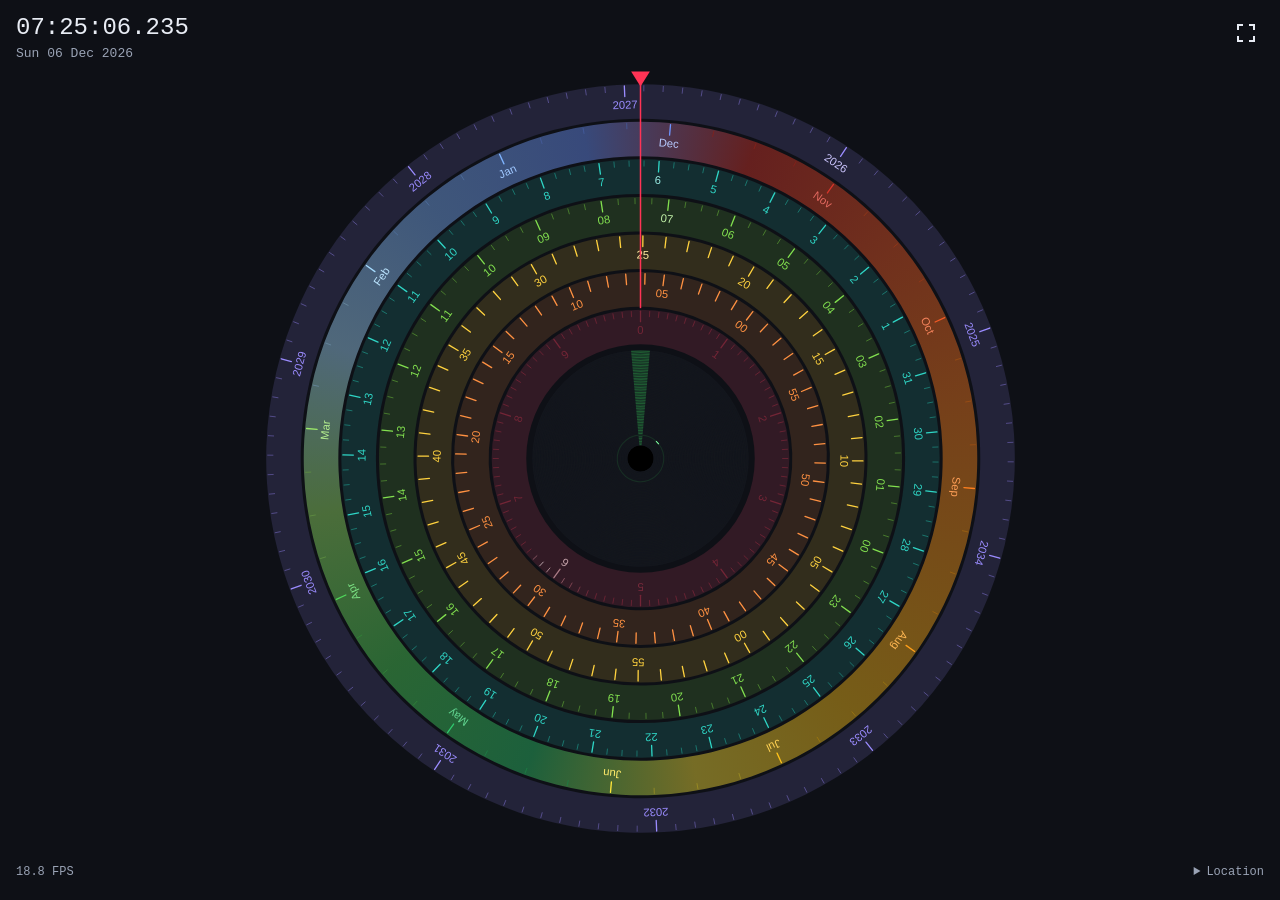
==== index.html @ 2b4d799f "Add HTML5 disc clock for GitHub Pages" ====
<!doctype html>
<html lang="en">
<head>
  <meta charset="utf-8">
  <meta name="viewport" content="width=device-width, initial-scale=1">
  <meta name="theme-color" content="#0e1016">
  <title>Disc Clock</title>
  <link rel="stylesheet" href="style.css">
  <script src="clock.js" defer></script>
</head>
<body>
  <header>
    <div class="readout">
      <time id="time">00:00:00.000</time>
      <div id="date"></div>
    </div>
    <button id="fullscreen" type="button" title="Toggle fullscreen" aria-label="Toggle fullscreen">
      <span class="fullscreen-icon" aria-hidden="true"></span>
    </button>
  </header>
  <main>
    <canvas id="clock" role="img" aria-label="Disc clock with rotating year, month, day, hour, minute and second rings, a ten-second light and sixty central rings."></canvas>
    <noscript>This clock requires JavaScript.</noscript>
  </main>
  <footer>
    <span id="fps">0.0 FPS</span>
    <details id="location-settings">
      <summary>Location</summary>
      <form id="location-form">
        <label>Latitude<input id="latitude" name="latitude" type="number" min="-90" max="90" step="any" required></label>
        <label>Longitude<input id="longitude" name="longitude" type="number" min="-180" max="180" step="any" required></label>
        <div class="form-actions">
          <button type="submit">Apply</button>
          <button id="automatic-location" type="button">Use IP location</button>
        </div>
        <output id="sun-status" aria-live="polite">Sun data pending</output>
      </form>
    </details>
  </footer>
</body>
</html>
---- style.css ----
:root {
  color-scheme: dark;
  --background: #0e1016;
  --foreground: #e8ecf4;
  --muted: #9aa3b5;
  font-family: Consolas, "Liberation Mono", monospace;
  color: var(--foreground);
  background: var(--background);
}

* { box-sizing: border-box; }
body { margin: 0; height: 100vh; height: 100dvh; display: grid; grid-template-rows: auto minmax(0, 1fr) auto; }
header { display: flex; align-items: flex-start; justify-content: space-between; padding: 14px 16px 6px; gap: 12px; }
#time { display: block; font-size: 24px; font-variant-numeric: tabular-nums; white-space: nowrap; }
#date { margin-top: 5px; font-size: 13px; color: var(--muted); }
main { min-height: 0; min-width: 0; display: grid; place-items: center; overflow: hidden; }
canvas { display: block; }
footer { display: flex; align-items: center; justify-content: space-between; padding: 8px 16px 14px; color: var(--muted); font-size: 12px; gap: 12px; }
button, input { font: inherit; color: var(--foreground); background: #191e28; border: 1px solid #485165; border-radius: 4px; }
button { cursor: pointer; padding: 8px 10px; min-height: 36px; }
button:hover { background: #28313e; }
button:focus-visible, input:focus-visible, summary:focus-visible { outline: 2px solid #2fd6c6; outline-offset: 3px; }
#fullscreen { width: 38px; height: 38px; display: grid; place-items: center; background: transparent; border-color: transparent; flex-shrink: 0; }
.fullscreen-icon { width: 18px; height: 18px; background: linear-gradient(currentColor, currentColor) left top / 6px 2px no-repeat, linear-gradient(currentColor, currentColor) left top / 2px 6px no-repeat, linear-gradient(currentColor, currentColor) right top / 6px 2px no-repeat, linear-gradient(currentColor, currentColor) right top / 2px 6px no-repeat, linear-gradient(currentColor, currentColor) left bottom / 6px 2px no-repeat, linear-gradient(currentColor, currentColor) left bottom / 2px 6px no-repeat, linear-gradient(currentColor, currentColor) right bottom / 6px 2px no-repeat, linear-gradient(currentColor, currentColor) right bottom / 2px 6px no-repeat; }
details { position: relative; }
summary { cursor: pointer; padding: 7px 0 7px 10px; }
form { position: absolute; bottom: 38px; right: 0; width: min(290px, calc(100vw - 32px)); padding: 16px; background: #151922; border: 1px solid #485165; border-radius: 6px; box-shadow: 0 8px 30px #0008; display: grid; gap: 12px; }
label { display: grid; gap: 5px; }
input { width: 100%; padding: 8px; min-width: 0; }
.form-actions { display: flex; flex-wrap: wrap; gap: 8px; }
output { font-size: 12px; line-height: 1.5; overflow-wrap: anywhere; }
@media (max-width: 400px) { #time { font-size: 21px; } }
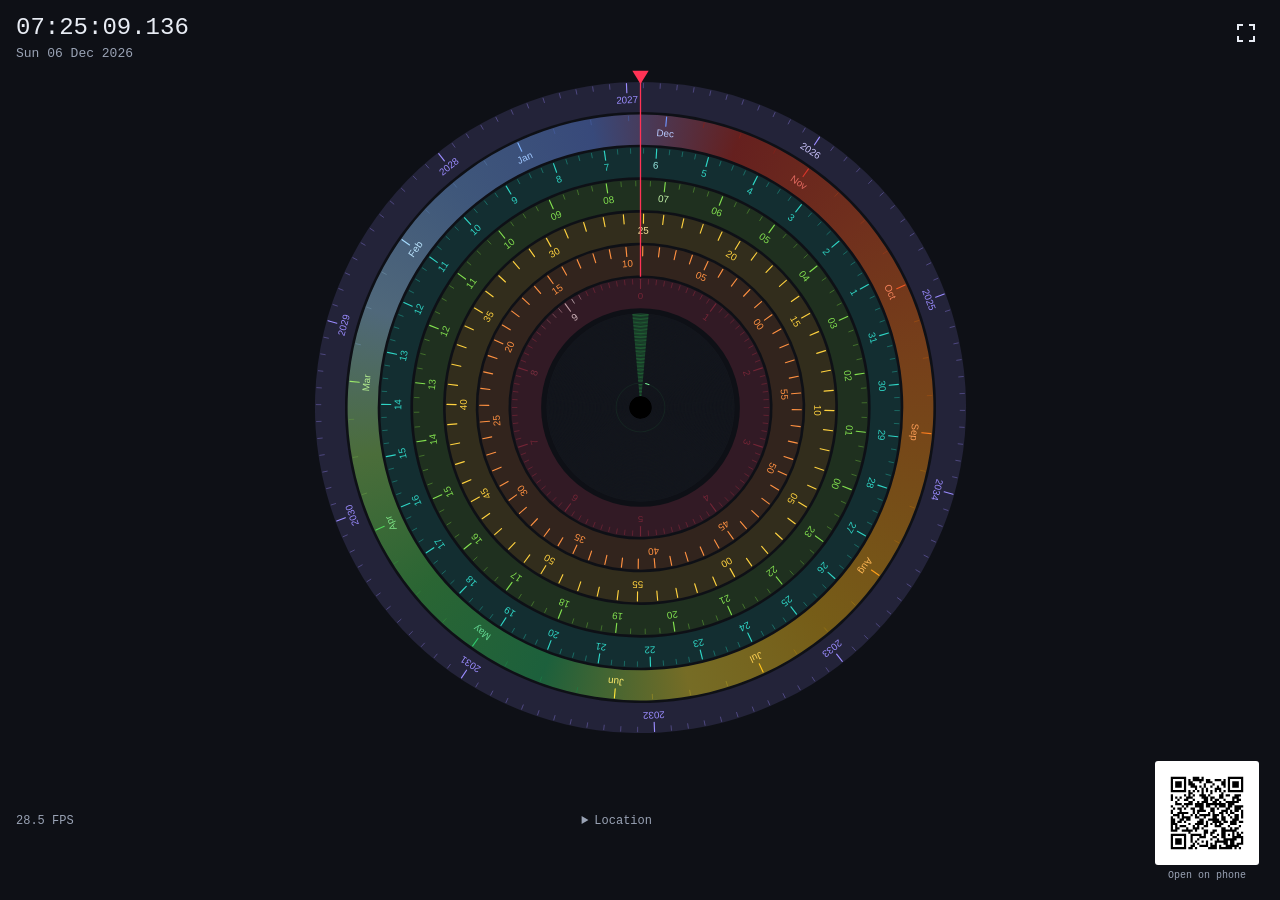
==== commit 11acad7b: "Add QR code to share clock" ====
--- a/index.html
+++ b/index.html
@@ -36,6 +36,10 @@
         <output id="sun-status" aria-live="polite">Sun data pending</output>
       </form>
     </details>
+    <a id="share-qr" href="https://hertzvador.github.io/milleniumClock/" target="_blank" rel="noopener" aria-label="Open Disc Clock on another device">
+      <img src="share-qr.svg" alt="QR code for https://hertzvador.github.io/milleniumClock/">
+      <span>Open on phone</span>
+    </a>
   </footer>
 </body>
 </html>
--- a/style.css
+++ b/style.css
@@ -29,4 +29,7 @@
 input { width: 100%; padding: 8px; min-width: 0; }
 .form-actions { display: flex; flex-wrap: wrap; gap: 8px; }
 output { font-size: 12px; line-height: 1.5; overflow-wrap: anywhere; }
+#share-qr { display: grid; justify-items: center; gap: 5px; padding: 5px; color: var(--muted); font-size: 10px; text-decoration: none; flex: 0 0 auto; }
+#share-qr img { display: block; width: 104px; height: 104px; padding: 7px; background: #fff; border-radius: 3px; }
+#share-qr:hover { color: var(--foreground); }
 @media (max-width: 400px) { #time { font-size: 21px; } }
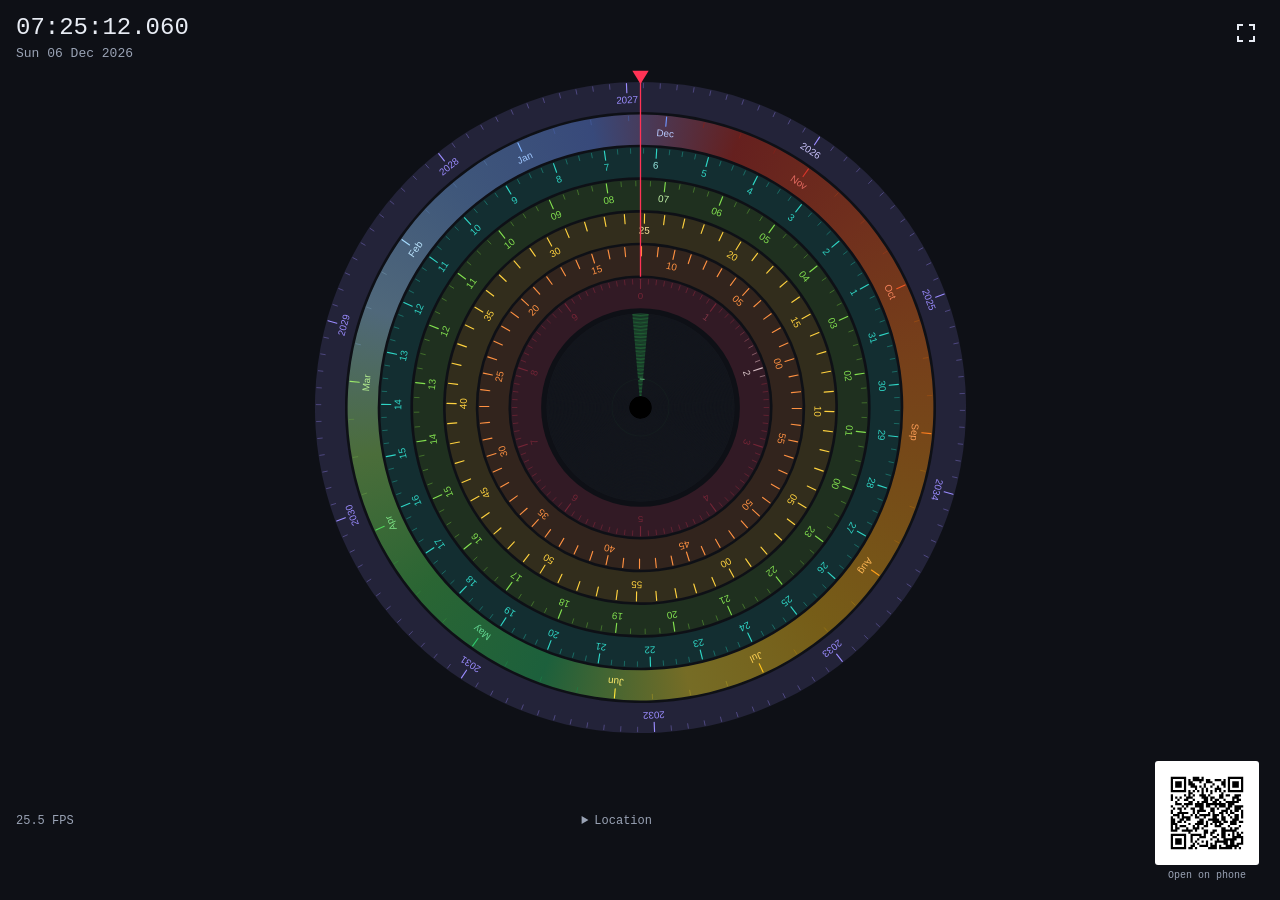
==== commit 027ea322: "Bust cached styles for QR code" ====
--- a/index.html
+++ b/index.html
@@ -5,7 +5,7 @@
   <meta name="viewport" content="width=device-width, initial-scale=1">
   <meta name="theme-color" content="#0e1016">
   <title>Disc Clock</title>
-  <link rel="stylesheet" href="style.css">
+  <link rel="stylesheet" href="style.css?v=qr-1">
   <script src="clock.js" defer></script>
 </head>
 <body>
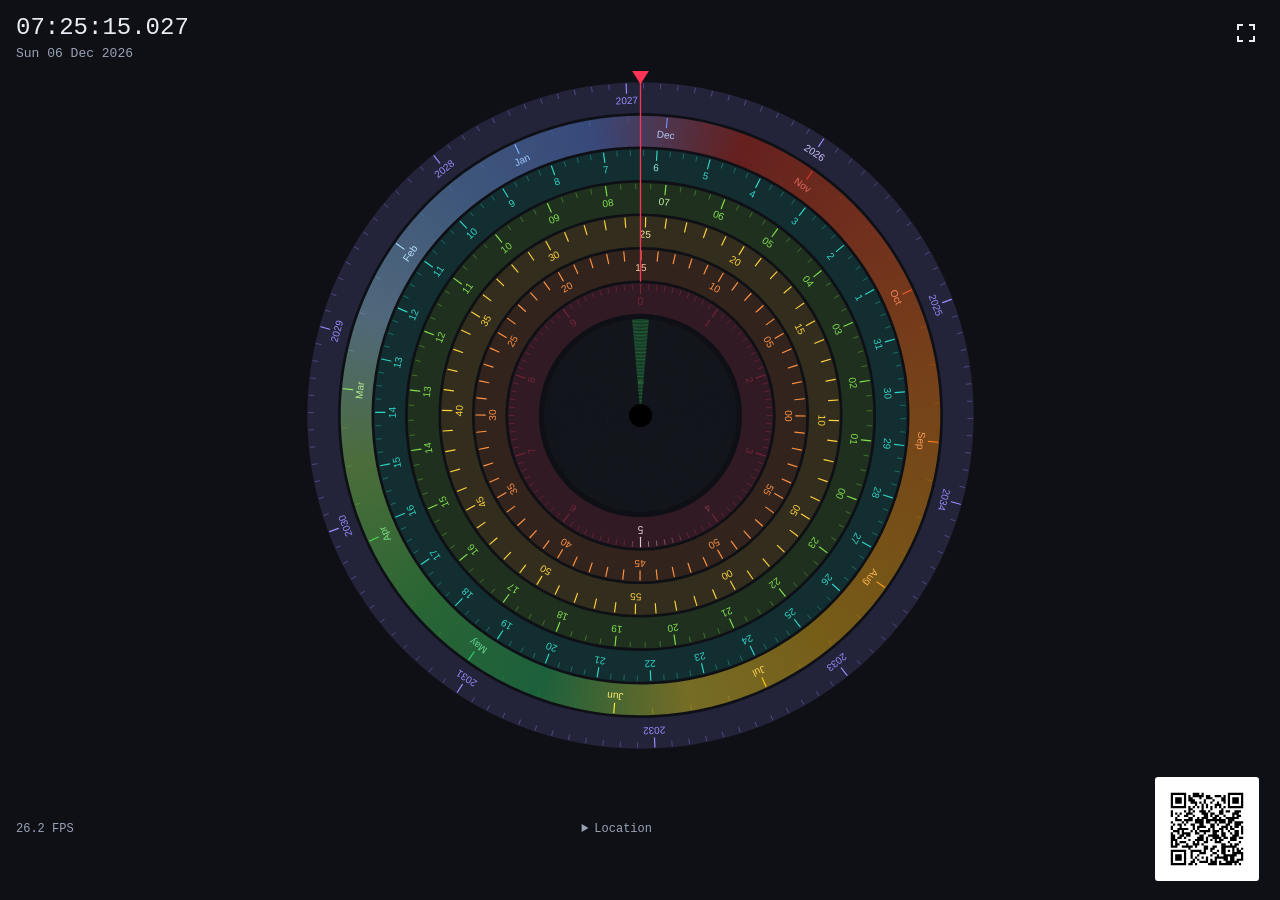
==== commit cbc740d7: "Remove QR code caption" ====
--- a/index.html
+++ b/index.html
@@ -38,7 +38,6 @@
     </details>
     <a id="share-qr" href="https://hertzvador.github.io/milleniumClock/" target="_blank" rel="noopener" aria-label="Open Disc Clock on another device">
       <img src="share-qr.svg" alt="QR code for https://hertzvador.github.io/milleniumClock/">
-      <span>Open on phone</span>
     </a>
   </footer>
 </body>
--- a/style.css
+++ b/style.css
@@ -29,7 +29,6 @@
 input { width: 100%; padding: 8px; min-width: 0; }
 .form-actions { display: flex; flex-wrap: wrap; gap: 8px; }
 output { font-size: 12px; line-height: 1.5; overflow-wrap: anywhere; }
-#share-qr { display: grid; justify-items: center; gap: 5px; padding: 5px; color: var(--muted); font-size: 10px; text-decoration: none; flex: 0 0 auto; }
+#share-qr { display: block; padding: 5px; flex: 0 0 auto; }
 #share-qr img { display: block; width: 104px; height: 104px; padding: 7px; background: #fff; border-radius: 3px; }
-#share-qr:hover { color: var(--foreground); }
 @media (max-width: 400px) { #time { font-size: 21px; } }
